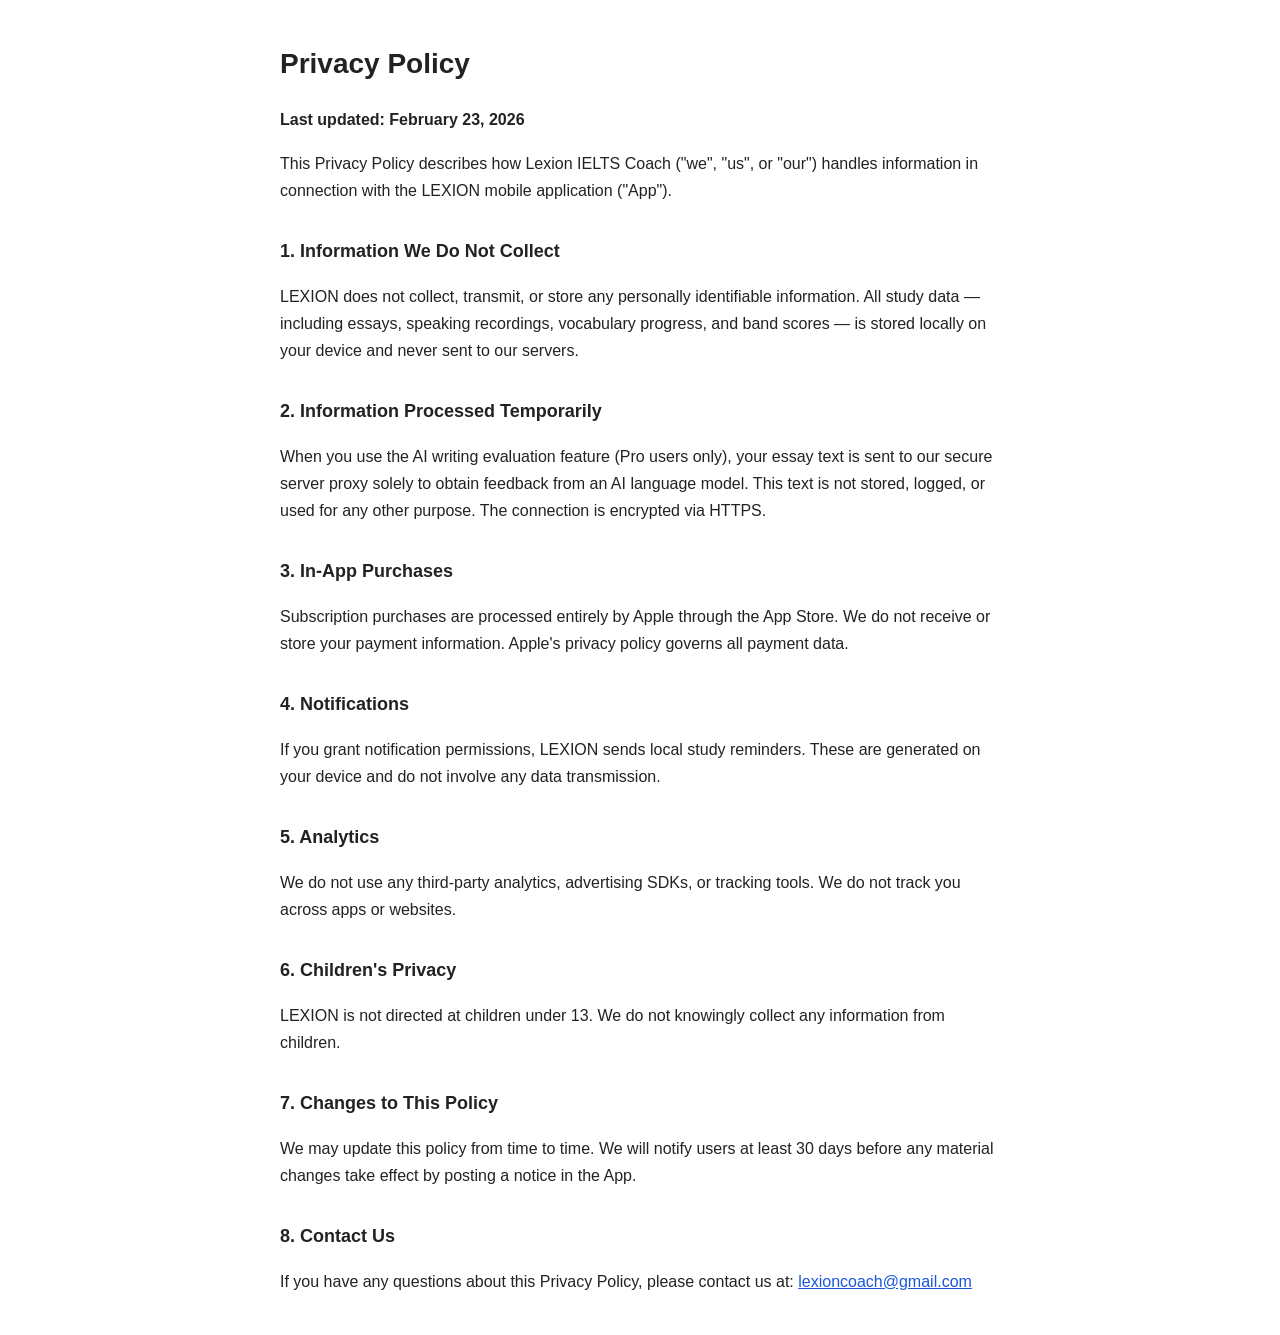
==== privacy.html @ e9334456 "Rename private.html to privacy.html" ====
<!DOCTYPE html>
<html lang="en">
<head>
  <meta charset="UTF-8" />
  <meta name="viewport" content="width=device-width, initial-scale=1.0"/>
  <title>Privacy Policy – LEXION</title>
  <style>
    body { font-family: -apple-system, sans-serif; max-width: 720px; margin: 40px auto; padding: 0 20px; color: #222; line-height: 1.7; }
    h1 { font-size: 28px; } h2 { font-size: 18px; margin-top: 32px; }
    a { color: #1a56db; }
  </style>
</head>
<body>
  <h1>Privacy Policy</h1>
  <p><strong>Last updated: February 23, 2026</strong></p>
  <p>This Privacy Policy describes how Lexion IELTS Coach ("we", "us", or "our") handles information in connection with the LEXION mobile application ("App").</p>

  <h2>1. Information We Do Not Collect</h2>
  <p>LEXION does not collect, transmit, or store any personally identifiable information. All study data — including essays, speaking recordings, vocabulary progress, and band scores — is stored locally on your device and never sent to our servers.</p>

  <h2>2. Information Processed Temporarily</h2>
  <p>When you use the AI writing evaluation feature (Pro users only), your essay text is sent to our secure server proxy solely to obtain feedback from an AI language model. This text is not stored, logged, or used for any other purpose. The connection is encrypted via HTTPS.</p>

  <h2>3. In-App Purchases</h2>
  <p>Subscription purchases are processed entirely by Apple through the App Store. We do not receive or store your payment information. Apple's privacy policy governs all payment data.</p>

  <h2>4. Notifications</h2>
  <p>If you grant notification permissions, LEXION sends local study reminders. These are generated on your device and do not involve any data transmission.</p>

  <h2>5. Analytics</h2>
  <p>We do not use any third-party analytics, advertising SDKs, or tracking tools. We do not track you across apps or websites.</p>

  <h2>6. Children's Privacy</h2>
  <p>LEXION is not directed at children under 13. We do not knowingly collect any information from children.</p>

  <h2>7. Changes to This Policy</h2>
  <p>We may update this policy from time to time. We will notify users at least 30 days before any material changes take effect by posting a notice in the App.</p>

  <h2>8. Contact Us</h2>
  <p>If you have any questions about this Privacy Policy, please contact us at: <a href="mailto:lexioncoach@gmail.com">lexioncoach@gmail.com</a></p>
</body>
</html>
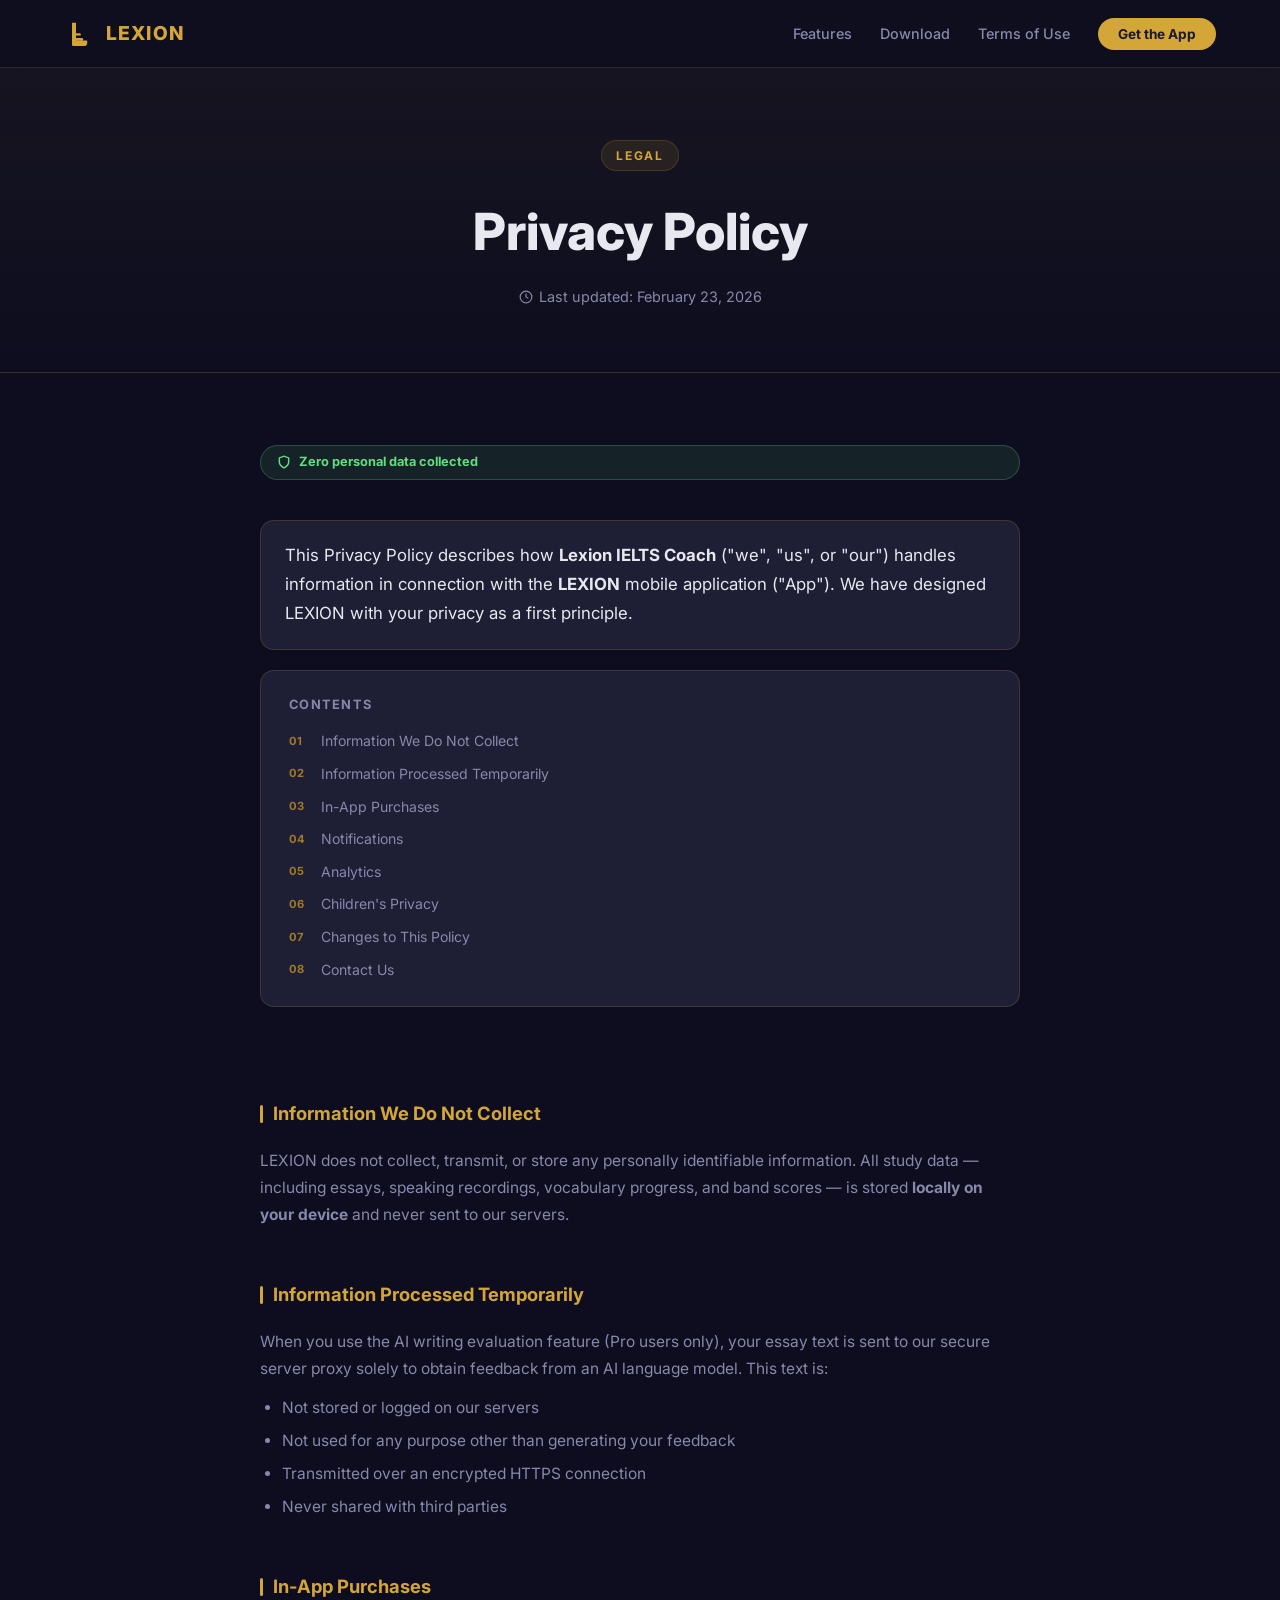
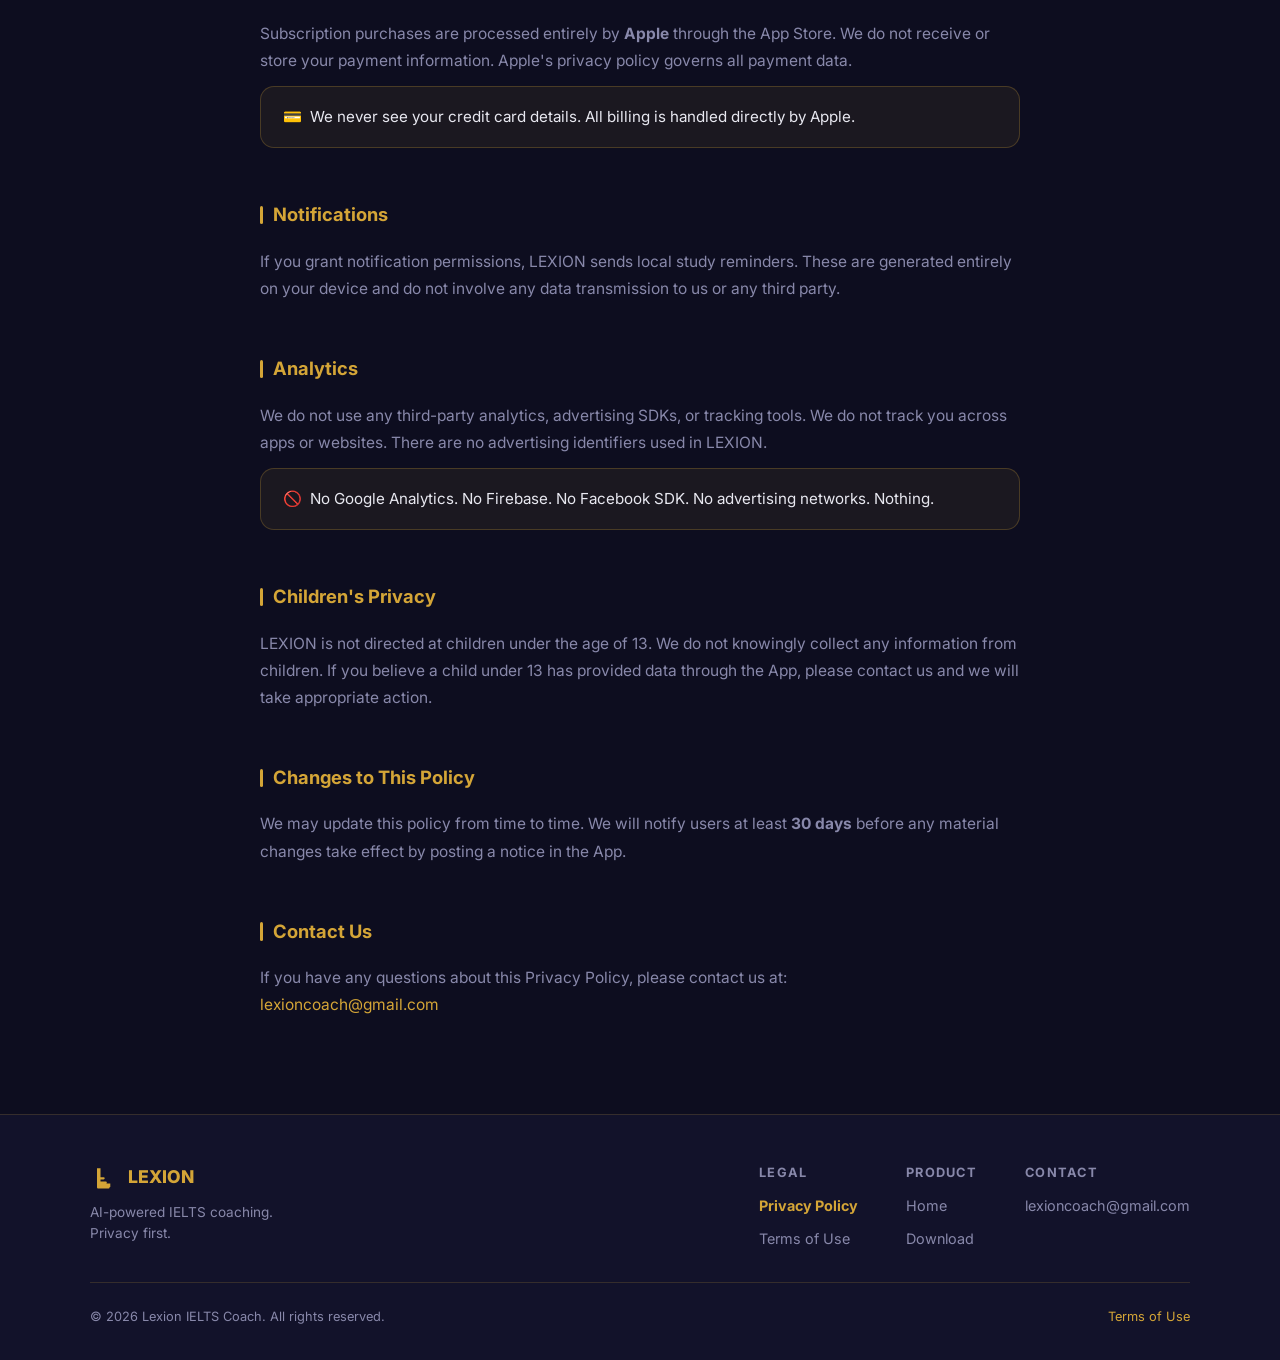
==== commit ec2b0a39: "Add landing page files to root for GitHub Pages" ====
--- a/privacy.html
+++ b/privacy.html
@@ -1,42 +1,258 @@
 <!DOCTYPE html>
 <html lang="en">
+
 <head>
-  <meta charset="UTF-8" />
-  <meta name="viewport" content="width=device-width, initial-scale=1.0"/>
-  <title>Privacy Policy – LEXION</title>
-  <style>
-    body { font-family: -apple-system, sans-serif; max-width: 720px; margin: 40px auto; padding: 0 20px; color: #222; line-height: 1.7; }
-    h1 { font-size: 28px; } h2 { font-size: 18px; margin-top: 32px; }
-    a { color: #1a56db; }
-  </style>
+    <meta charset="UTF-8" />
+    <meta name="viewport" content="width=device-width, initial-scale=1.0" />
+    <title>Privacy Policy – LEXION IELTS Coach</title>
+    <meta name="description"
+        content="LEXION's Privacy Policy. We collect no personal data. All your study data stays on your device." />
+    <link rel="stylesheet" href="style.css" />
+    <link rel="icon" type="image/svg+xml"
+        href="data:image/svg+xml,<svg xmlns='http://www.w3.org/2000/svg' viewBox='0 0 40 40'><rect width='40' height='40' rx='8' fill='%231A1A2E'/><path d='M10 8h5v20h12v4H10z' fill='%23D4A537'/></svg>" />
+    <style>
+        .privacy-toc {
+            background: var(--surface);
+            border: 1px solid var(--border);
+            border-radius: var(--radius);
+            padding: 24px 28px;
+            margin-bottom: 40px;
+        }
+
+        .privacy-toc h3 {
+            font-size: 0.8rem;
+            font-weight: 700;
+            letter-spacing: 0.1em;
+            text-transform: uppercase;
+            color: var(--text-muted);
+            margin-bottom: 14px;
+        }
+
+        .privacy-toc ol {
+            list-style: none;
+            display: flex;
+            flex-direction: column;
+            gap: 8px;
+        }
+
+        .privacy-toc li {
+            counter-increment: toc;
+        }
+
+        .privacy-toc a {
+            display: flex;
+            align-items: center;
+            gap: 10px;
+            color: var(--text-muted);
+            font-size: 0.88rem;
+            transition: color var(--transition);
+        }
+
+        .privacy-toc a:hover {
+            color: var(--gold);
+        }
+
+        .privacy-toc a::before {
+            content: counter(toc, decimal-leading-zero);
+            font-size: 0.7rem;
+            font-weight: 700;
+            color: var(--gold-dim);
+            min-width: 22px;
+        }
+
+        .zero-data-badge {
+            display: inline-flex;
+            align-items: center;
+            gap: 8px;
+            background: rgba(100, 220, 130, 0.1);
+            border: 1px solid rgba(100, 220, 130, 0.25);
+            border-radius: 50px;
+            padding: 6px 16px;
+            font-size: 0.8rem;
+            font-weight: 700;
+            color: #64DC82;
+            margin-bottom: 28px;
+        }
+    </style>
 </head>
+
 <body>
-  <h1>Privacy Policy</h1>
-  <p><strong>Last updated: February 23, 2026</strong></p>
-  <p>This Privacy Policy describes how Lexion IELTS Coach ("we", "us", or "our") handles information in connection with the LEXION mobile application ("App").</p>
-
-  <h2>1. Information We Do Not Collect</h2>
-  <p>LEXION does not collect, transmit, or store any personally identifiable information. All study data — including essays, speaking recordings, vocabulary progress, and band scores — is stored locally on your device and never sent to our servers.</p>
-
-  <h2>2. Information Processed Temporarily</h2>
-  <p>When you use the AI writing evaluation feature (Pro users only), your essay text is sent to our secure server proxy solely to obtain feedback from an AI language model. This text is not stored, logged, or used for any other purpose. The connection is encrypted via HTTPS.</p>
-
-  <h2>3. In-App Purchases</h2>
-  <p>Subscription purchases are processed entirely by Apple through the App Store. We do not receive or store your payment information. Apple's privacy policy governs all payment data.</p>
-
-  <h2>4. Notifications</h2>
-  <p>If you grant notification permissions, LEXION sends local study reminders. These are generated on your device and do not involve any data transmission.</p>
-
-  <h2>5. Analytics</h2>
-  <p>We do not use any third-party analytics, advertising SDKs, or tracking tools. We do not track you across apps or websites.</p>
-
-  <h2>6. Children's Privacy</h2>
-  <p>LEXION is not directed at children under 13. We do not knowingly collect any information from children.</p>
-
-  <h2>7. Changes to This Policy</h2>
-  <p>We may update this policy from time to time. We will notify users at least 30 days before any material changes take effect by posting a notice in the App.</p>
-
-  <h2>8. Contact Us</h2>
-  <p>If you have any questions about this Privacy Policy, please contact us at: <a href="mailto:lexioncoach@gmail.com">lexioncoach@gmail.com</a></p>
+
+    <!-- ═══ NAV ═══ -->
+    <nav class="nav">
+        <a href="index.html" class="nav-logo">
+            <svg viewBox="0 0 40 40" fill="none" xmlns="http://www.w3.org/2000/svg">
+                <path d="M10 6h5v22h14v5H10z" fill="#D4A537" />
+                <rect x="10" y="31" width="18" height="4" rx="1.5" fill="#D4A537" />
+                <rect x="10" y="25" width="14" height="3.5" rx="1.5" fill="#D4A537" />
+                <rect x="10" y="19" width="11" height="3" rx="1.5" fill="#D4A537" />
+            </svg>
+            LEXION
+        </a>
+        <ul class="nav-links" id="nav-links">
+            <li><a href="index.html#features">Features</a></li>
+            <li><a href="index.html#download">Download</a></li>
+            <li><a href="terms.html">Terms of Use</a></li>
+            <li><a href="index.html#download" class="nav-cta">Get the App</a></li>
+        </ul>
+        <button class="hamburger" id="hamburger" aria-label="Menu">
+            <span></span><span></span><span></span>
+        </button>
+    </nav>
+
+    <!-- ═══ HERO ═══ -->
+    <div class="legal-hero">
+        <div class="section-tag">Legal</div>
+        <h1>Privacy Policy</h1>
+        <p class="updated">
+            <svg width="14" height="14" viewBox="0 0 24 24" fill="none" stroke="currentColor" stroke-width="2">
+                <circle cx="12" cy="12" r="10" />
+                <path d="M12 6v6l4 2" />
+            </svg>
+            Last updated: February 23, 2026
+        </p>
+    </div>
+
+    <!-- ═══ BODY ═══ -->
+    <div class="legal-body">
+        <div class="legal-content">
+
+            <div class="zero-data-badge">
+                <svg width="14" height="14" viewBox="0 0 24 24" fill="none" stroke="currentColor" stroke-width="2.5">
+                    <path d="M12 22s8-4 8-10V5l-8-3-8 3v7c0 6 8 10 8 10z" />
+                </svg>
+                Zero personal data collected
+            </div>
+
+            <p class="intro-text">
+                This Privacy Policy describes how <strong>Lexion IELTS Coach</strong> ("we", "us", or "our") handles
+                information in connection with the <strong>LEXION</strong> mobile application ("App"). We have designed
+                LEXION with your privacy as a first principle.
+            </p>
+
+            <!-- TOC -->
+            <div class="privacy-toc">
+                <h3>Contents</h3>
+                <ol>
+                    <li><a href="#s1">Information We Do Not Collect</a></li>
+                    <li><a href="#s2">Information Processed Temporarily</a></li>
+                    <li><a href="#s3">In-App Purchases</a></li>
+                    <li><a href="#s4">Notifications</a></li>
+                    <li><a href="#s5">Analytics</a></li>
+                    <li><a href="#s6">Children's Privacy</a></li>
+                    <li><a href="#s7">Changes to This Policy</a></li>
+                    <li><a href="#s8">Contact Us</a></li>
+                </ol>
+            </div>
+
+            <h2 id="s1">Information We Do Not Collect</h2>
+            <p>
+                LEXION does not collect, transmit, or store any personally identifiable information. All study data —
+                including essays, speaking recordings, vocabulary progress, and band scores — is stored <strong>locally
+                    on your device</strong> and never sent to our servers.
+            </p>
+
+            <h2 id="s2">Information Processed Temporarily</h2>
+            <p>
+                When you use the AI writing evaluation feature (Pro users only), your essay text is sent to our secure
+                server proxy solely to obtain feedback from an AI language model. This text is:
+            </p>
+            <ul>
+                <li>Not stored or logged on our servers</li>
+                <li>Not used for any purpose other than generating your feedback</li>
+                <li>Transmitted over an encrypted HTTPS connection</li>
+                <li>Never shared with third parties</li>
+            </ul>
+
+            <h2 id="s3">In-App Purchases</h2>
+            <p>
+                Subscription purchases are processed entirely by <strong>Apple</strong> through the App Store. We do not
+                receive or store your payment information. Apple's privacy policy governs all payment data.
+            </p>
+            <div class="highlight-box">
+                💳 &nbsp;We never see your credit card details. All billing is handled directly by Apple.
+            </div>
+
+            <h2 id="s4">Notifications</h2>
+            <p>
+                If you grant notification permissions, LEXION sends local study reminders. These are generated entirely
+                on your device and do not involve any data transmission to us or any third party.
+            </p>
+
+            <h2 id="s5">Analytics</h2>
+            <p>
+                We do not use any third-party analytics, advertising SDKs, or tracking tools. We do not track you across
+                apps or websites. There are no advertising identifiers used in LEXION.
+            </p>
+            <div class="highlight-box">
+                🚫 &nbsp;No Google Analytics. No Firebase. No Facebook SDK. No advertising networks. Nothing.
+            </div>
+
+            <h2 id="s6">Children's Privacy</h2>
+            <p>
+                LEXION is not directed at children under the age of 13. We do not knowingly collect any information from
+                children. If you believe a child under 13 has provided data through the App, please contact us and we
+                will take appropriate action.
+            </p>
+
+            <h2 id="s7">Changes to This Policy</h2>
+            <p>
+                We may update this policy from time to time. We will notify users at least <strong>30 days</strong>
+                before any material changes take effect by posting a notice in the App.
+            </p>
+
+            <h2 id="s8">Contact Us</h2>
+            <p>
+                If you have any questions about this Privacy Policy, please contact us at:<br />
+                <a href="mailto:lexioncoach@gmail.com">lexioncoach@gmail.com</a>
+            </p>
+
+        </div>
+    </div>
+
+    <!-- ═══ FOOTER ═══ -->
+    <footer class="footer">
+        <div class="footer-inner">
+            <div class="footer-brand">
+                <div class="footer-brand-name">
+                    <svg viewBox="0 0 40 40" fill="none" xmlns="http://www.w3.org/2000/svg">
+                        <path d="M10 6h5v22h14v5H10z" fill="#D4A537" />
+                        <rect x="10" y="31" width="18" height="4" rx="1.5" fill="#D4A537" />
+                        <rect x="10" y="25" width="14" height="3.5" rx="1.5" fill="#D4A537" />
+                        <rect x="10" y="19" width="11" height="3" rx="1.5" fill="#D4A537" />
+                    </svg>
+                    LEXION
+                </div>
+                <div class="footer-tagline">AI-powered IELTS coaching. Privacy first.</div>
+            </div>
+            <div class="footer-links">
+                <div class="footer-col">
+                    <div class="footer-col-title">Legal</div>
+                    <a href="privacy.html"><strong style="color:var(--gold)">Privacy Policy</strong></a>
+                    <a href="terms.html">Terms of Use</a>
+                </div>
+                <div class="footer-col">
+                    <div class="footer-col-title">Product</div>
+                    <a href="index.html">Home</a>
+                    <a href="index.html#download">Download</a>
+                </div>
+                <div class="footer-col">
+                    <div class="footer-col-title">Contact</div>
+                    <a href="mailto:lexioncoach@gmail.com">lexioncoach@gmail.com</a>
+                </div>
+            </div>
+        </div>
+        <div class="footer-bottom">
+            <span>© 2026 Lexion IELTS Coach. All rights reserved.</span>
+            <a href="terms.html">Terms of Use</a>
+        </div>
+    </footer>
+
+    <script>
+        document.getElementById('hamburger').addEventListener('click', function () {
+            document.getElementById('nav-links').classList.toggle('open');
+        });
+    </script>
 </body>
-</html>
+
+</html>
--- a/style.css
+++ b/style.css
@@ -0,0 +1,284 @@
+/* ============================================================
+   LEXION – Shared Site Styles
+   Brand: Gold #D4A537 · Navy #1A1A2E · Deep #0D0D1F
+   ============================================================ */
+
+@import url('https://fonts.googleapis.com/css2?family=Inter:wght@300;400;500;600;700;800;900&family=DM+Serif+Display:ital@0;1&display=swap');
+
+*, *::before, *::after { box-sizing: border-box; margin: 0; padding: 0; }
+
+:root {
+  --gold:       #D4A537;
+  --gold-light: #E8C06A;
+  --gold-dim:   #A07A28;
+  --navy:       #1A1A2E;
+  --navy-mid:   #12122A;
+  --deep:       #0D0D1F;
+  --surface:    #1E1E35;
+  --surface2:   #252542;
+  --border:     rgba(212,165,55,0.18);
+  --text:       #E8E8F0;
+  --text-muted: #8888AA;
+  --radius:     14px;
+  --radius-sm:  8px;
+  --transition: 0.25s cubic-bezier(0.4,0,0.2,1);
+}
+
+html { scroll-behavior: smooth; }
+
+body {
+  font-family: 'Inter', sans-serif;
+  background: var(--deep);
+  color: var(--text);
+  line-height: 1.6;
+  -webkit-font-smoothing: antialiased;
+}
+
+a { color: var(--gold); text-decoration: none; transition: color var(--transition); }
+a:hover { color: var(--gold-light); }
+
+/* ── Scrollbar ── */
+::-webkit-scrollbar { width: 6px; }
+::-webkit-scrollbar-track { background: var(--navy-mid); }
+::-webkit-scrollbar-thumb { background: var(--gold-dim); border-radius: 3px; }
+
+/* ──────────────────────────────────────────────
+   NAV
+────────────────────────────────────────────── */
+.nav {
+  position: fixed; top: 0; left: 0; right: 0; z-index: 100;
+  display: flex; align-items: center; justify-content: space-between;
+  padding: 0 5vw;
+  height: 68px;
+  background: rgba(13,13,31,0.85);
+  backdrop-filter: blur(16px);
+  border-bottom: 1px solid var(--border);
+}
+
+.nav-logo {
+  display: flex; align-items: center; gap: 10px;
+  font-weight: 800; font-size: 1.2rem; letter-spacing: 0.06em;
+  color: var(--gold); text-decoration: none;
+}
+
+.nav-logo svg { width: 32px; height: 32px; flex-shrink: 0; }
+
+.nav-links {
+  display: flex; align-items: center; gap: 28px;
+  list-style: none;
+}
+
+.nav-links a {
+  color: var(--text-muted); font-size: 0.9rem; font-weight: 500;
+  transition: color var(--transition);
+}
+.nav-links a:hover { color: var(--gold); }
+
+.nav-cta {
+  background: var(--gold); color: var(--navy) !important;
+  padding: 8px 20px; border-radius: 50px;
+  font-weight: 700 !important; font-size: 0.85rem !important;
+  transition: background var(--transition), transform var(--transition) !important;
+}
+.nav-cta:hover { background: var(--gold-light) !important; transform: translateY(-1px); }
+
+/* ── Hamburger (mobile) ── */
+.hamburger { display: none; background: none; border: none; cursor: pointer; padding: 4px; }
+.hamburger span {
+  display: block; width: 24px; height: 2px;
+  background: var(--gold); margin: 5px 0;
+  transition: var(--transition);
+}
+
+/* ──────────────────────────────────────────────
+   BUTTONS
+────────────────────────────────────────────── */
+.btn {
+  display: inline-flex; align-items: center; gap: 8px;
+  padding: 14px 30px; border-radius: 50px;
+  font-family: 'Inter', sans-serif;
+  font-weight: 700; font-size: 0.95rem;
+  cursor: pointer; border: none;
+  transition: all var(--transition);
+  text-decoration: none;
+}
+
+.btn-primary {
+  background: linear-gradient(135deg, var(--gold), #c4921f);
+  color: var(--navy);
+  box-shadow: 0 4px 24px rgba(212,165,55,0.35);
+}
+.btn-primary:hover {
+  background: linear-gradient(135deg, var(--gold-light), var(--gold));
+  box-shadow: 0 8px 32px rgba(212,165,55,0.5);
+  transform: translateY(-2px);
+  color: var(--navy);
+}
+
+.btn-outline {
+  background: transparent;
+  color: var(--text);
+  border: 1.5px solid var(--border);
+}
+.btn-outline:hover {
+  border-color: var(--gold);
+  color: var(--gold);
+  transform: translateY(-2px);
+}
+
+/* ──────────────────────────────────────────────
+   SECTION LAYOUT
+────────────────────────────────────────────── */
+.section { padding: 96px 5vw; }
+.section-sm { padding: 64px 5vw; }
+.container { max-width: 1100px; margin: 0 auto; }
+.section-tag {
+  display: inline-block;
+  font-size: 0.75rem; font-weight: 700; letter-spacing: 0.14em;
+  text-transform: uppercase; color: var(--gold);
+  background: rgba(212,165,55,0.1);
+  border: 1px solid var(--border);
+  padding: 5px 14px; border-radius: 50px;
+  margin-bottom: 18px;
+}
+.section-title {
+  font-size: clamp(1.9rem, 4vw, 2.8rem);
+  font-weight: 800; line-height: 1.15;
+  margin-bottom: 16px;
+}
+.section-sub {
+  color: var(--text-muted); font-size: 1.05rem; max-width: 580px;
+}
+
+/* ──────────────────────────────────────────────
+   FOOTER
+────────────────────────────────────────────── */
+.footer {
+  background: var(--navy-mid);
+  border-top: 1px solid var(--border);
+  padding: 48px 5vw 32px;
+}
+.footer-inner {
+  max-width: 1100px; margin: 0 auto;
+  display: flex; flex-wrap: wrap; gap: 32px;
+  justify-content: space-between; align-items: flex-start;
+}
+.footer-brand { display: flex; flex-direction: column; gap: 10px; }
+.footer-brand-name {
+  display: flex; align-items: center; gap: 10px;
+  font-weight: 800; font-size: 1.1rem; color: var(--gold);
+}
+.footer-brand-name svg { width: 28px; height: 28px; }
+.footer-tagline { color: var(--text-muted); font-size: 0.85rem; max-width: 220px; }
+.footer-links { display: flex; gap: 48px; flex-wrap: wrap; }
+.footer-col { display: flex; flex-direction: column; gap: 10px; }
+.footer-col-title {
+  font-weight: 700; font-size: 0.8rem; letter-spacing: 0.1em;
+  text-transform: uppercase; color: var(--text-muted);
+}
+.footer-col a { font-size: 0.9rem; color: var(--text-muted); }
+.footer-col a:hover { color: var(--gold); }
+.footer-bottom {
+  max-width: 1100px; margin: 32px auto 0;
+  padding-top: 24px; border-top: 1px solid var(--border);
+  font-size: 0.8rem; color: var(--text-muted);
+  display: flex; justify-content: space-between; flex-wrap: wrap; gap: 10px;
+}
+
+/* ──────────────────────────────────────────────
+   LEGAL PAGES
+────────────────────────────────────────────── */
+.legal-hero {
+  padding: 140px 5vw 64px;
+  background: linear-gradient(180deg, rgba(212,165,55,0.06) 0%, transparent 100%);
+  border-bottom: 1px solid var(--border);
+  text-align: center;
+}
+.legal-hero .section-tag { margin-bottom: 20px; }
+.legal-hero h1 {
+  font-size: clamp(2rem, 5vw, 3.2rem);
+  font-weight: 800; margin-bottom: 12px;
+}
+.legal-hero .updated {
+  color: var(--text-muted); font-size: 0.9rem;
+  display: flex; align-items: center; justify-content: center; gap: 6px;
+}
+
+.legal-body { padding: 72px 5vw 96px; }
+.legal-content {
+  max-width: 760px; margin: 0 auto;
+  display: flex; flex-direction: column; gap: 12px;
+}
+
+.legal-content h2 {
+  font-size: 1.15rem; font-weight: 700; color: var(--gold);
+  margin-top: 40px; margin-bottom: 6px;
+  display: flex; align-items: center; gap: 10px;
+}
+.legal-content h2::before {
+  content: '';
+  display: inline-block; width: 3px; height: 1em;
+  background: var(--gold); border-radius: 2px; flex-shrink: 0;
+}
+.legal-content p, .legal-content li {
+  color: var(--text-muted); font-size: 0.97rem; line-height: 1.75;
+}
+.legal-content ul { padding-left: 1.4em; display: flex; flex-direction: column; gap: 6px; }
+.legal-content .intro-text {
+  color: var(--text); font-size: 1.05rem;
+  background: var(--surface);
+  border: 1px solid var(--border);
+  border-radius: var(--radius); padding: 20px 24px;
+  margin-bottom: 8px;
+}
+.legal-content .highlight-box {
+  background: rgba(212,165,55,0.07);
+  border: 1px solid rgba(212,165,55,0.25);
+  border-radius: var(--radius); padding: 18px 22px;
+  color: var(--text); font-size: 0.95rem;
+}
+.legal-content a { color: var(--gold); }
+.legal-content a:hover { color: var(--gold-light); }
+
+/* ──────────────────────────────────────────────
+   ANIMATIONS
+────────────────────────────────────────────── */
+@keyframes fadeUp {
+  from { opacity: 0; transform: translateY(28px); }
+  to   { opacity: 1; transform: translateY(0); }
+}
+@keyframes glow {
+  0%, 100% { box-shadow: 0 0 32px rgba(212,165,55,0.25); }
+  50%       { box-shadow: 0 0 60px rgba(212,165,55,0.45); }
+}
+@keyframes float {
+  0%, 100% { transform: translateY(0); }
+  50%       { transform: translateY(-10px); }
+}
+@keyframes shimmer {
+  0%   { background-position: -200% center; }
+  100% { background-position: 200% center; }
+}
+
+.animate-fadeup { animation: fadeUp 0.7s ease forwards; }
+.animate-delay-1 { animation-delay: 0.15s; opacity: 0; }
+.animate-delay-2 { animation-delay: 0.3s; opacity: 0; }
+.animate-delay-3 { animation-delay: 0.45s; opacity: 0; }
+.animate-delay-4 { animation-delay: 0.6s; opacity: 0; }
+
+/* ──────────────────────────────────────────────
+   RESPONSIVE
+────────────────────────────────────────────── */
+@media (max-width: 768px) {
+  .nav-links { display: none; }
+  .nav-links.open {
+    display: flex; flex-direction: column;
+    position: fixed; top: 68px; left: 0; right: 0;
+    background: var(--navy-mid); padding: 24px 5vw 32px;
+    border-bottom: 1px solid var(--border);
+    gap: 20px;
+  }
+  .hamburger { display: block; }
+  .footer-inner { flex-direction: column; }
+  .footer-links { gap: 28px; }
+}
